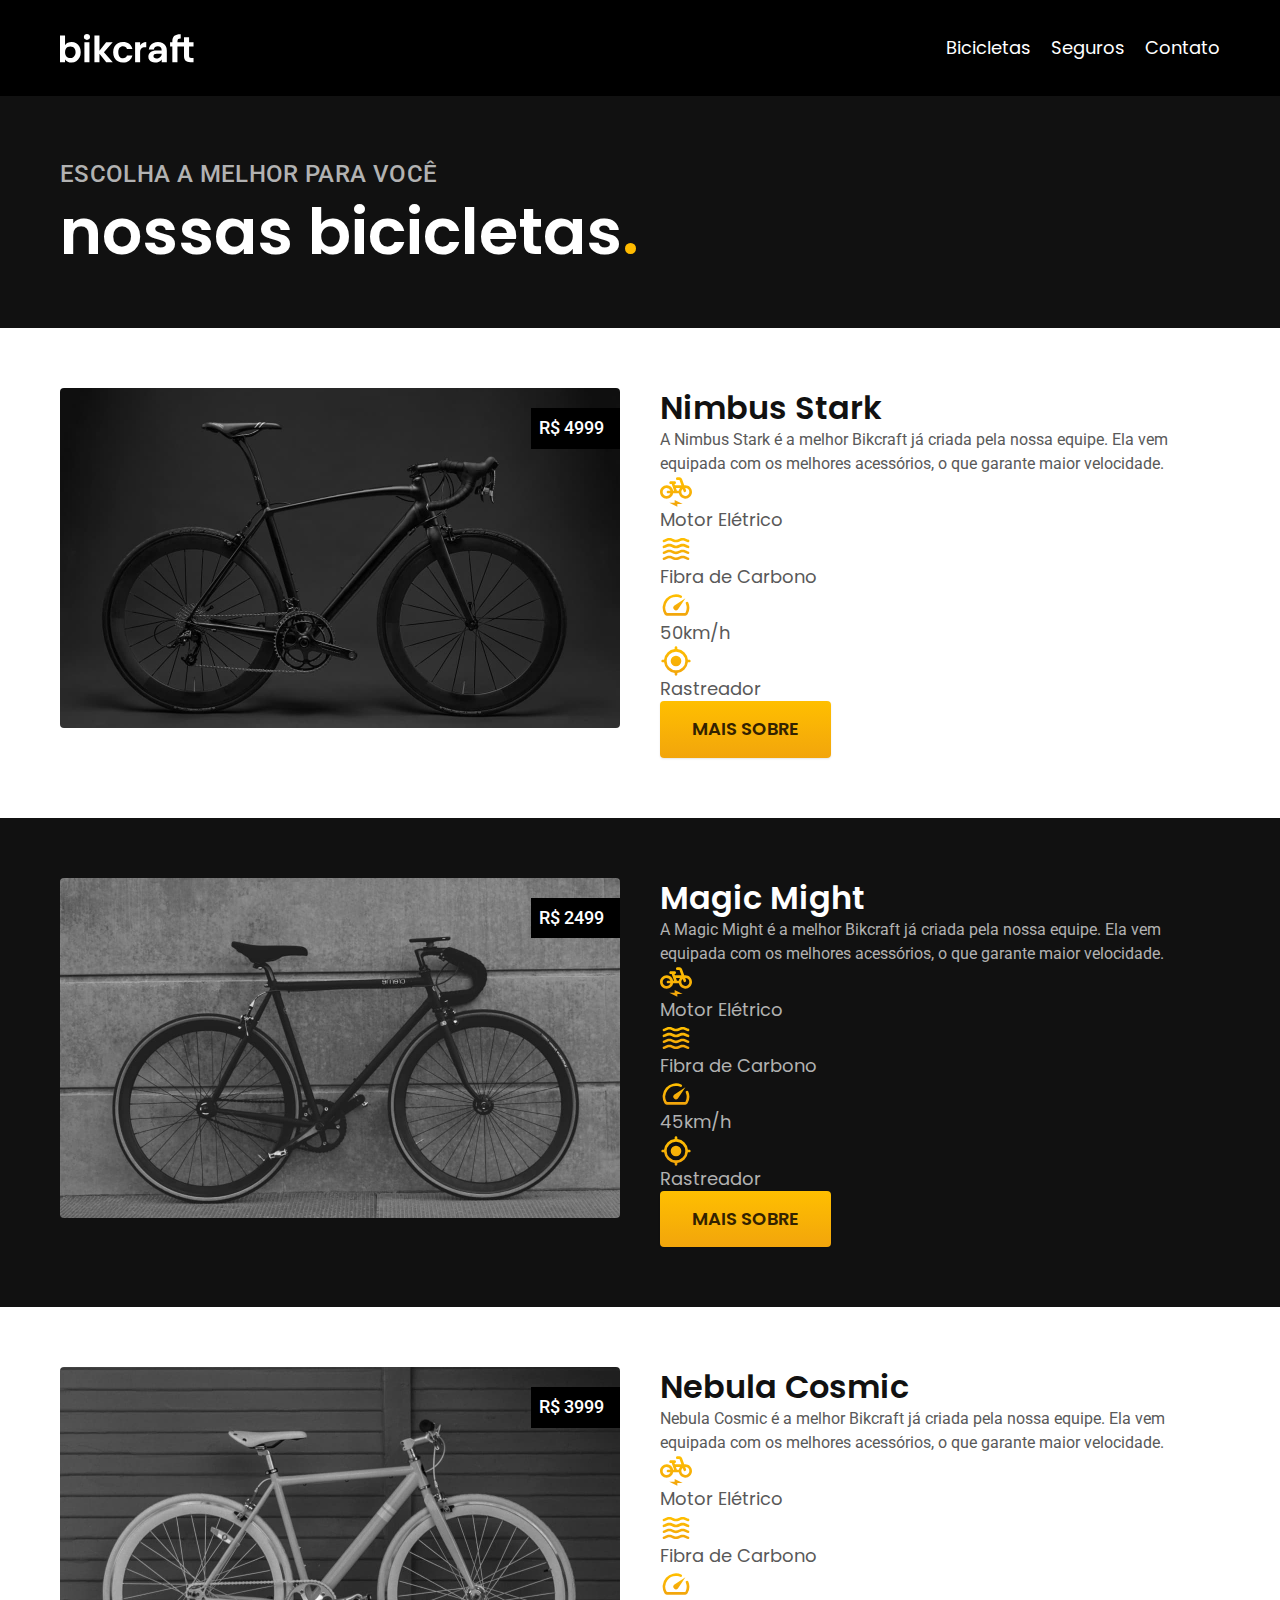
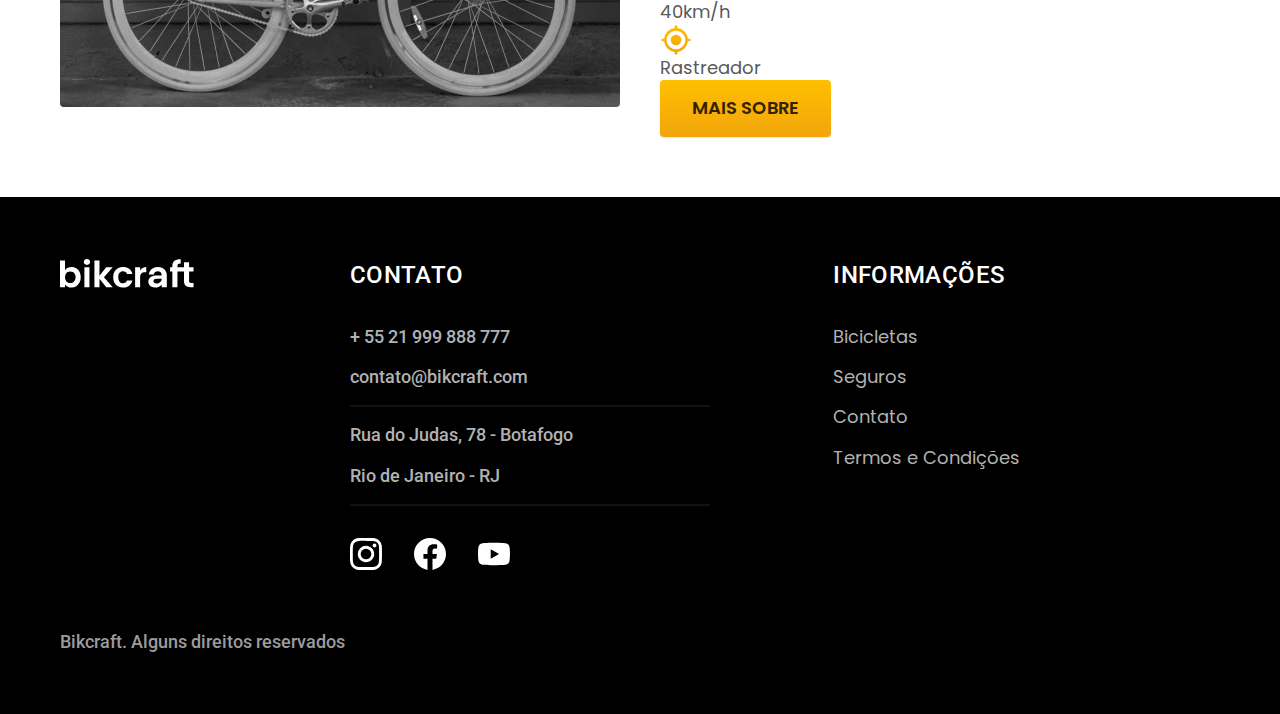
==== bicicletas.html @ d40b33d7 "solução para colocar o span de preço por cima da img usando position" ====
<!DOCTYPE html>
<html lang="pt-br">

<head>
  <meta charset="UTF-8">
  <meta http-equiv="X-UA-Compatible" content="IE=edge">
  <meta name="viewport" content="width=device-width, initial-scale=1.0">
  <meta name="description" content="Bicicletas Bikcraft">
  <link rel="stylesheet" href="./css/style.css">
  <title>Bicicletas | Bikcraft</title>
</head>

<body id="bicicletas">
  <header class="header-bg">
    <div class="header container">
      <a href="./"><img src="./img/bikcraft.svg" alt=""></a>
      <nav aria-label="primária">
        <ul class="header-menu cor-0 font-1-m">
          <li><a href="./bicicletas.html">Bicicletas</a></li>
          <li><a href="./seguros.html">Seguros</a></li>
          <li><a href="./contato.html">Contato</a></li>
        </ul>
      </nav>
    </div>
  </header>

  <main>
    <div class="titulo-bg">
      <div class="titulo container">
        <p class="font-2-l-b cor-5">escolha a melhor para você</p>
        <h1 class="font-1-xxl cor-0">nossas bicicletas<span class="cor-p1">.</span></h1>
      </div>
    </div>
    <div class="bicicletas container">
      <div class="bicicletas-img">
        <img src="./img/bicicletas/nimbus.jpg" alt="Nimbus Stark">
        <span class="font-2-m cor-0">R$ 4999</span>
      </div>
      <div class="bicicletas-conteudo">
        <h2 class="font-1-xl">Nimbus Stark</h2>
        <p class="font-2-s cor-8">A Nimbus Stark é a melhor Bikcraft já criada pela nossa equipe. Ela vem equipada com os melhores acessórios, o que garante maior velocidade.</p>
        <ul class="font-1-m cor-8">
          <li><img src="./img/icones/eletrica.svg" alt="">Motor Elétrico</li>
          <li><img src="./img/icones/carbono.svg" alt="">Fibra de Carbono</li>
          <li><img src="./img/icones/velocidade.svg" alt="">50km/h</li>
          <li><img src="./img/icones/rastreador.svg" alt="">Rastreador</li>
        </ul>
        <a class="botao" href="./orcamento.html">Mais Sobre</a>
      </div>
    </div>
    <div class="bicicletas-bg">
      <div class="bicicletas container">
        <div class="bicicletas-img">
          <img src="./img/bicicletas/magic.jpg" alt="Magic Might">
          <span class="font-2-m cor-0">R$ 2499</span>
        </div>
        <div class="bicicletas-conteudo">
          <h2 class="font-1-xl cor-0">Magic Might</h2>
          <p class="font-2-s cor-5">A Magic Might é a melhor Bikcraft já criada pela nossa equipe. Ela vem equipada com os melhores acessórios, o que garante maior velocidade.</p>
          <ul class="font-1-m cor-5">
            <li><img src="./img/icones/eletrica.svg" alt="">Motor Elétrico</li>
            <li><img src="./img/icones/carbono.svg" alt="">Fibra de Carbono</li>
            <li><img src="./img/icones/velocidade.svg" alt="">45km/h</li>
            <li><img src="./img/icones/rastreador.svg" alt="">Rastreador</li>
          </ul>
          <a class="botao" href="./orcamento.html">Mais Sobre</a>
        </div>
      </div>
    </div>
    <div class="bicicletas container">
      <div class="bicicletas-img">
        <img src="./img/bicicletas/nebula.jpg" alt="Nebula Cosmic">
        <span class="font-2-m cor-0">R$ 3999</span>
      </div>
      <div class="bicicletas-conteudo">
        <h2 class="font-1-xl">Nebula Cosmic</h2>
        <p class="font-2-s cor-8">Nebula Cosmic é a melhor Bikcraft já criada pela nossa equipe. Ela vem equipada com os melhores acessórios, o que garante maior velocidade.</p>
        <ul class="font-1-m cor-8">
          <li><img src="./img/icones/eletrica.svg" alt="">Motor Elétrico</li>
          <li><img src="./img/icones/carbono.svg" alt="">Fibra de Carbono</li>
          <li><img src="./img/icones/velocidade.svg" alt="">40km/h</li>
          <li><img src="./img/icones/rastreador.svg" alt="">Rastreador</li>
        </ul>
        <a class="botao" href="./orcamento.html">Mais Sobre</a>
      </div>
    </div>
  </main>

  <footer class="footer-bg">
    <div class="footer container">
      <img src="./img/bikcraft.svg" alt="Bikcraft">
      <div class="footer-contato">
        <h3 class="font-2-l-b cor-0">Contato</h3>
        <ul class="font-2-m cor-5">
          <li><a href="tel:+5521999888777">+ 55 21 999 888 777</a></li>
          <li><a href="mailto:contato@bikcraft.com">contato@bikcraft.com</a></li>
          <li>Rua do Judas, 78 - Botafogo</li>
          <li>Rio de Janeiro - RJ</li>
        </ul>
        <div class="footer-redes">
          <a href=""><img src="./img/redes/instagram.svg" alt="instagram"></a>
          <a href=""><img src="./img/redes/facebook.svg" alt="facebook"></a>
          <a href=""><img src="./img/redes/youtube.svg" alt="youtube"></a>
        </div>

      </div>
      <div class="footer-info">
        <h3 class="font-2-l-b cor-0">Informações</h3>
        <nav>
          <ul class="cor-5 font-1-m">
            <li><a href="./bicicletas.html">Bicicletas</a></li>
            <li><a href="./seguros.html">Seguros</a></li>
            <li><a href="./contato.html">Contato</a></li>
            <li><a href="./termos.html">Termos e Condições</a></li>
          </ul>
        </nav>
      </div>
      <p class="font-2-m cor-6 rights">Bikcraft. Alguns direitos reservados</p>
    </div>

  </footer>
</body>

</html>
---- css/style.css ----
@import url("https://fonts.googleapis.com/css2?family=Merriweather:ital,wght@1,900&family=Poppins:wght@400;600&family=Roboto:wght@400;500&display=swap");
@import url("./global/global.css");
@import url("./utils/tipography.css");
@import url("./utils/cores.css");

@import url("./global/header.css");
@import url("./global/footer.css");

/*utilidades*/
@import url("./utils/components.css");

/*home*/
@import url("./home/introducao.css");
@import url("./bicicletas/bicicletas-lista.css");
@import url("./home/tecnologia.css");
@import url("./home/parceiros.css");
@import url("./home/depoimento.css");
@import url("./seguros/seguros.css");

/*paginas*/
@import url("./termos/termos.css");
@import url("./bicicletas/bicicletas.css");
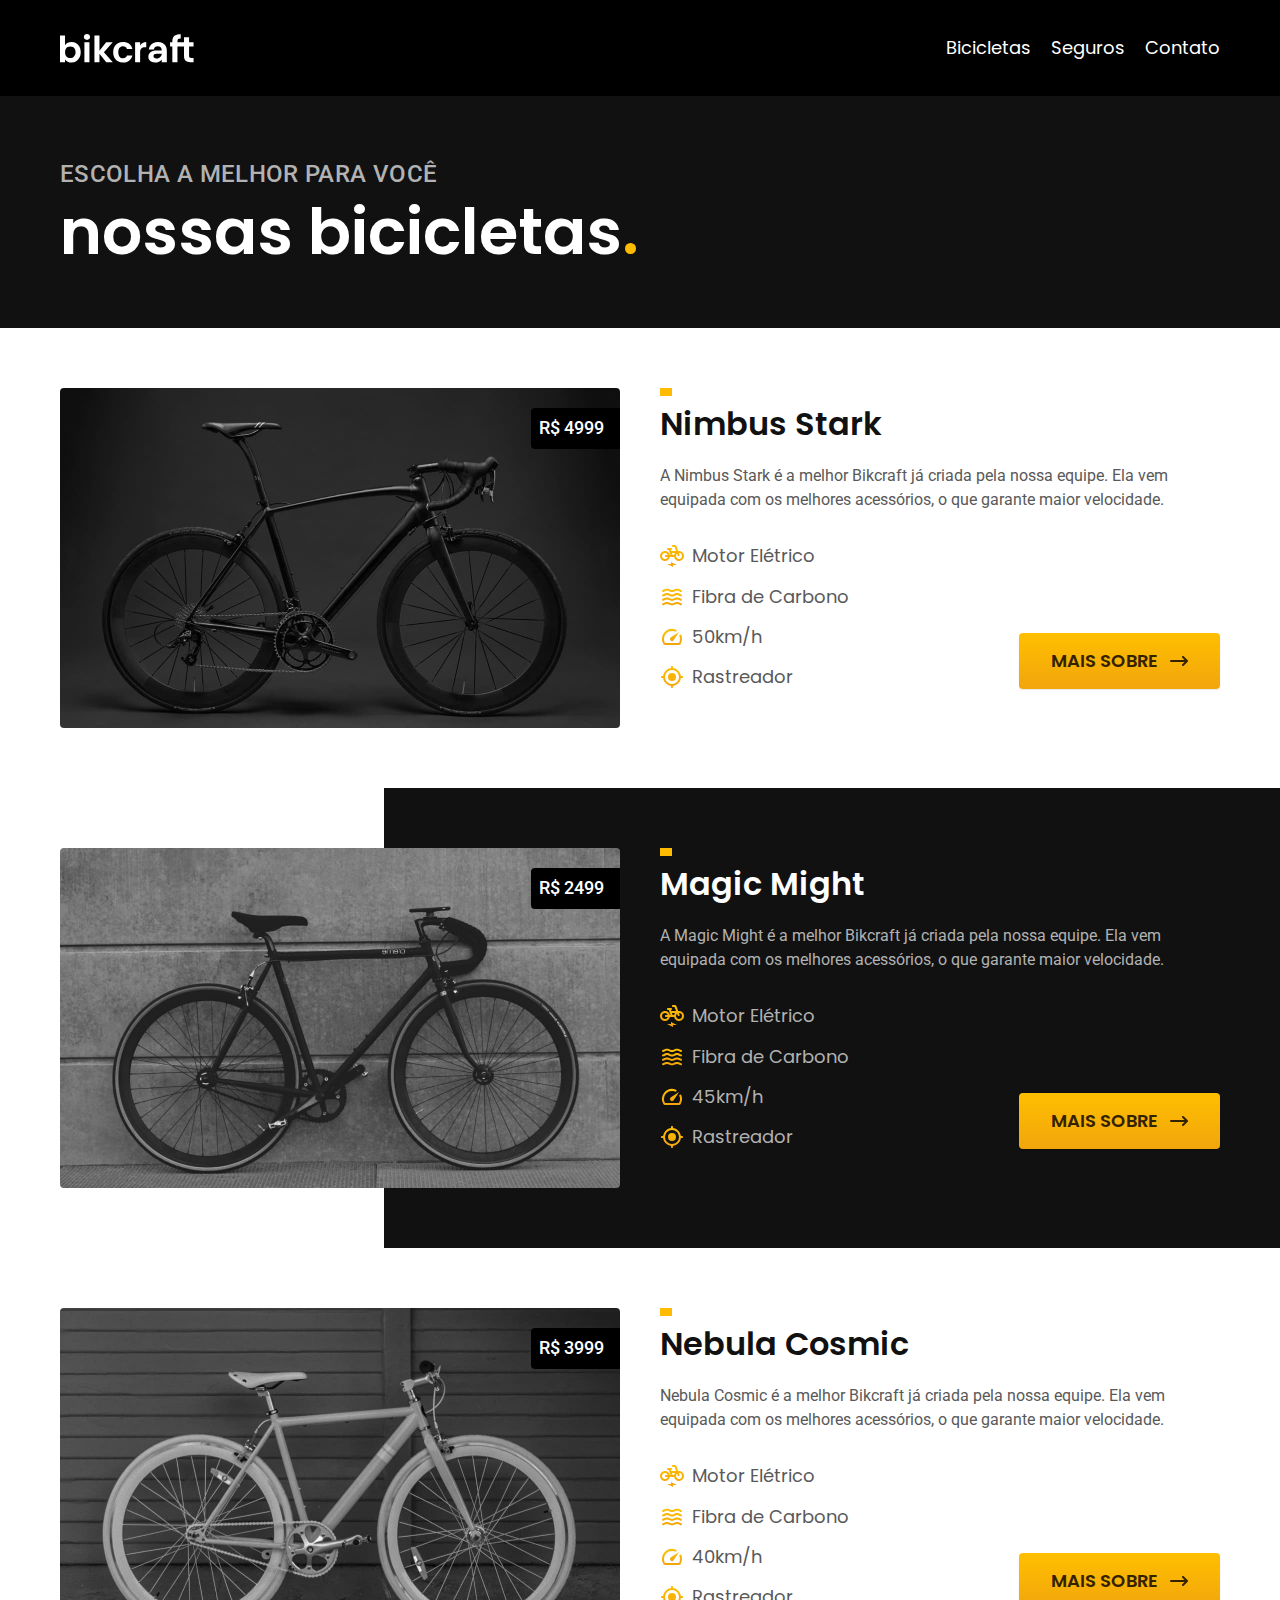
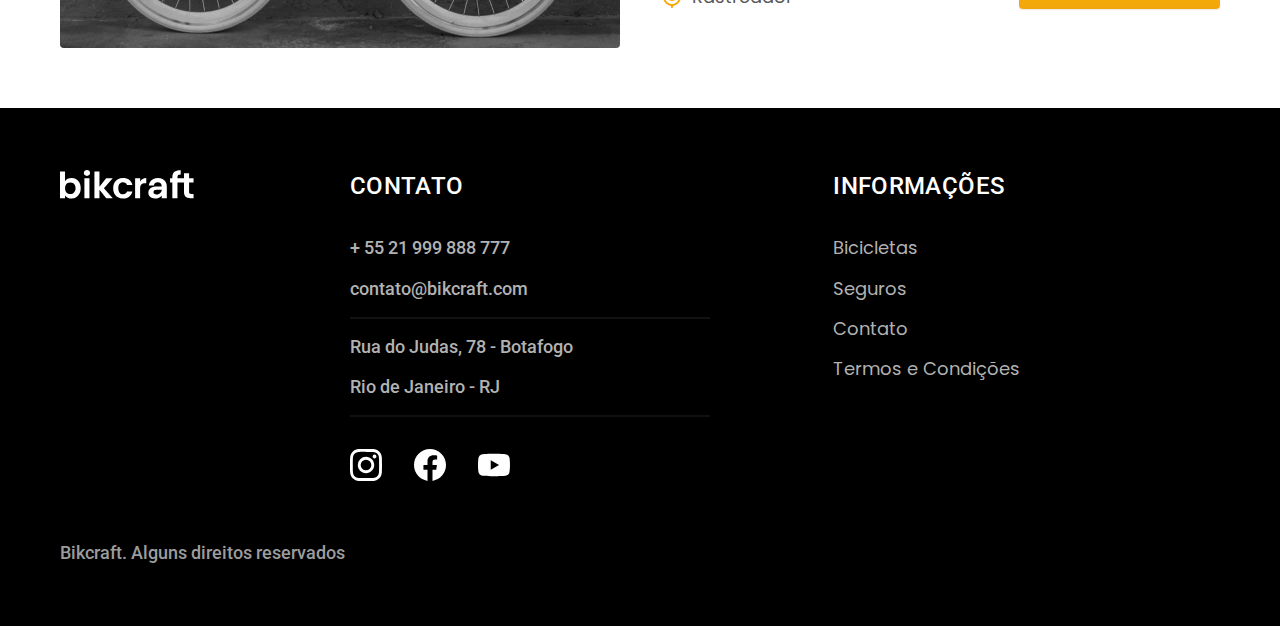
==== commit 5bac0a57: "pagina bicicletas" ====
--- a/bicicletas.html
+++ b/bicicletas.html
@@ -45,7 +45,7 @@
           <li><img src="./img/icones/velocidade.svg" alt="">50km/h</li>
           <li><img src="./img/icones/rastreador.svg" alt="">Rastreador</li>
         </ul>
-        <a class="botao" href="./orcamento.html">Mais Sobre</a>
+        <a class="botao seta" href="./nimbus.html">Mais Sobre</a>
       </div>
     </div>
     <div class="bicicletas-bg">
@@ -63,7 +63,7 @@
             <li><img src="./img/icones/velocidade.svg" alt="">45km/h</li>
             <li><img src="./img/icones/rastreador.svg" alt="">Rastreador</li>
           </ul>
-          <a class="botao" href="./orcamento.html">Mais Sobre</a>
+          <a class="botao seta" href="./magic.html">Mais Sobre</a>
         </div>
       </div>
     </div>
@@ -81,7 +81,7 @@
           <li><img src="./img/icones/velocidade.svg" alt="">40km/h</li>
           <li><img src="./img/icones/rastreador.svg" alt="">Rastreador</li>
         </ul>
-        <a class="botao" href="./orcamento.html">Mais Sobre</a>
+        <a class="botao seta" href="./nebula.html">Mais Sobre</a>
       </div>
     </div>
   </main>
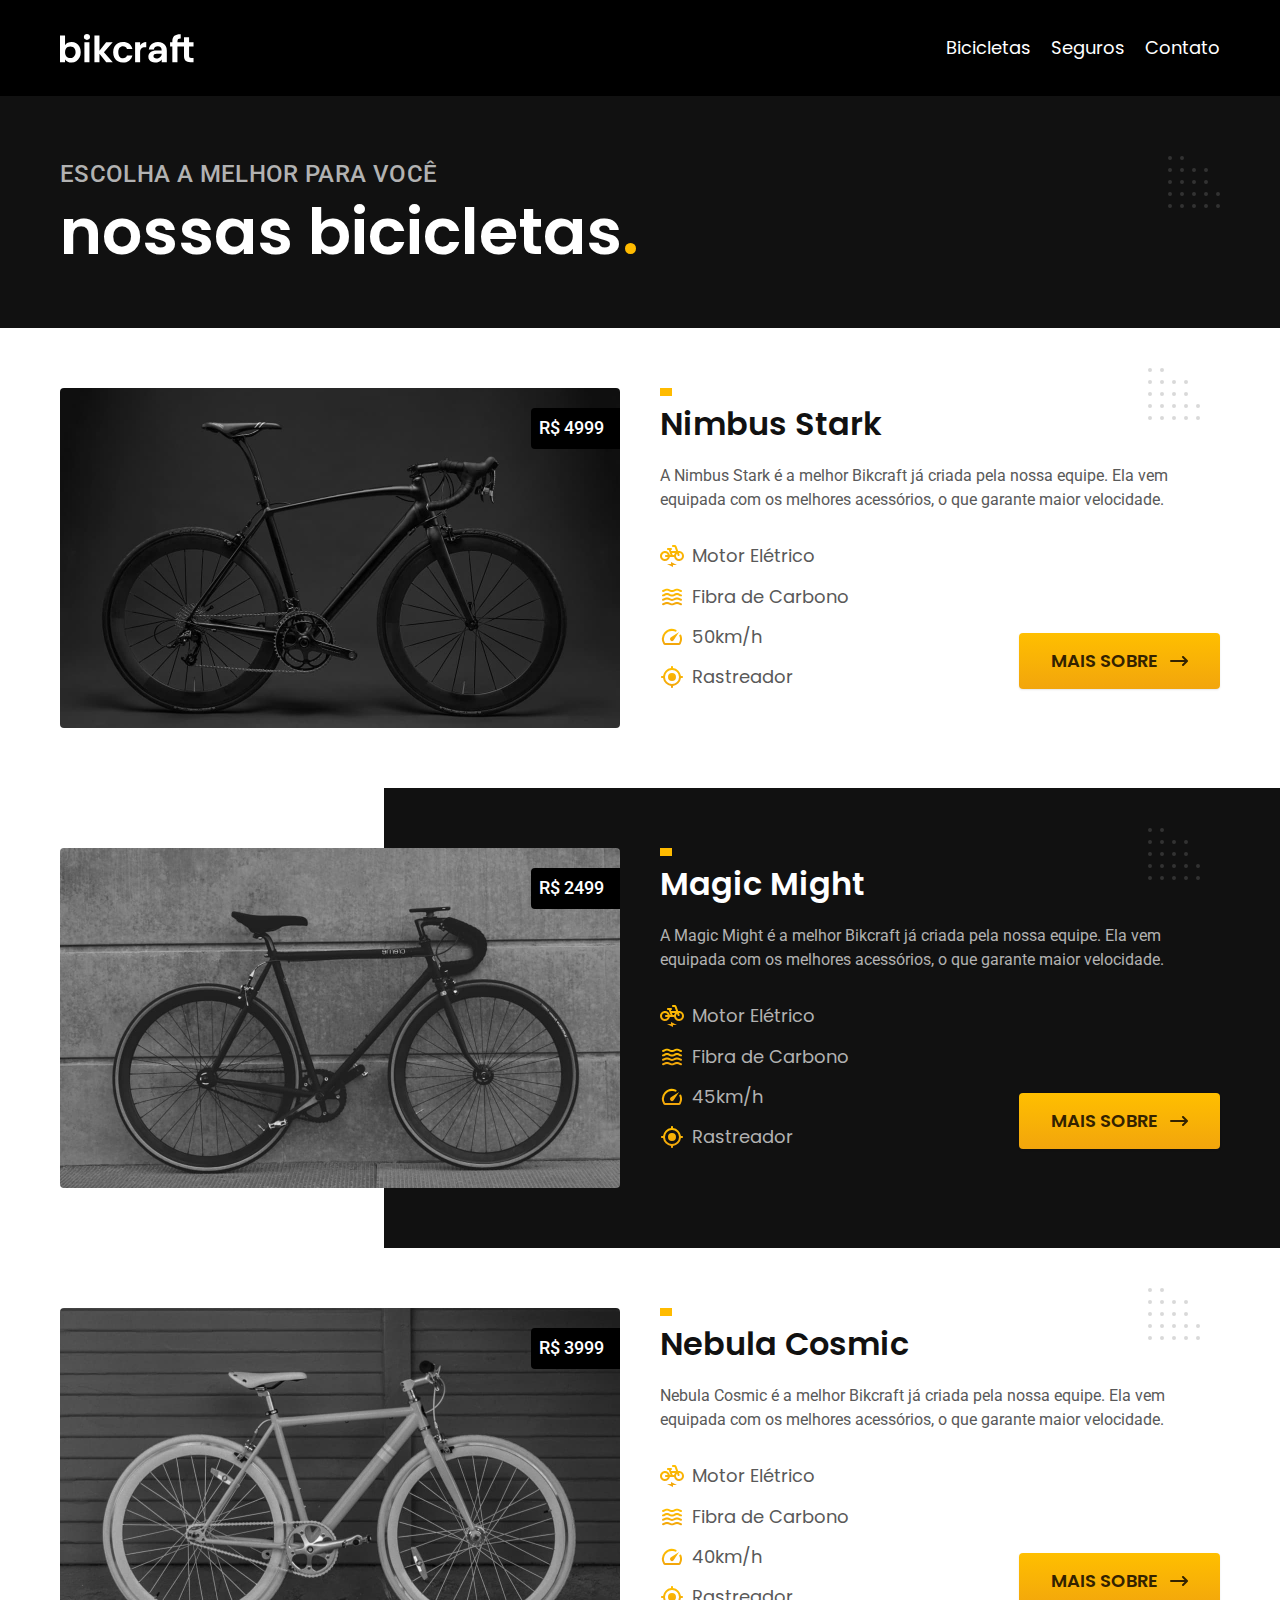
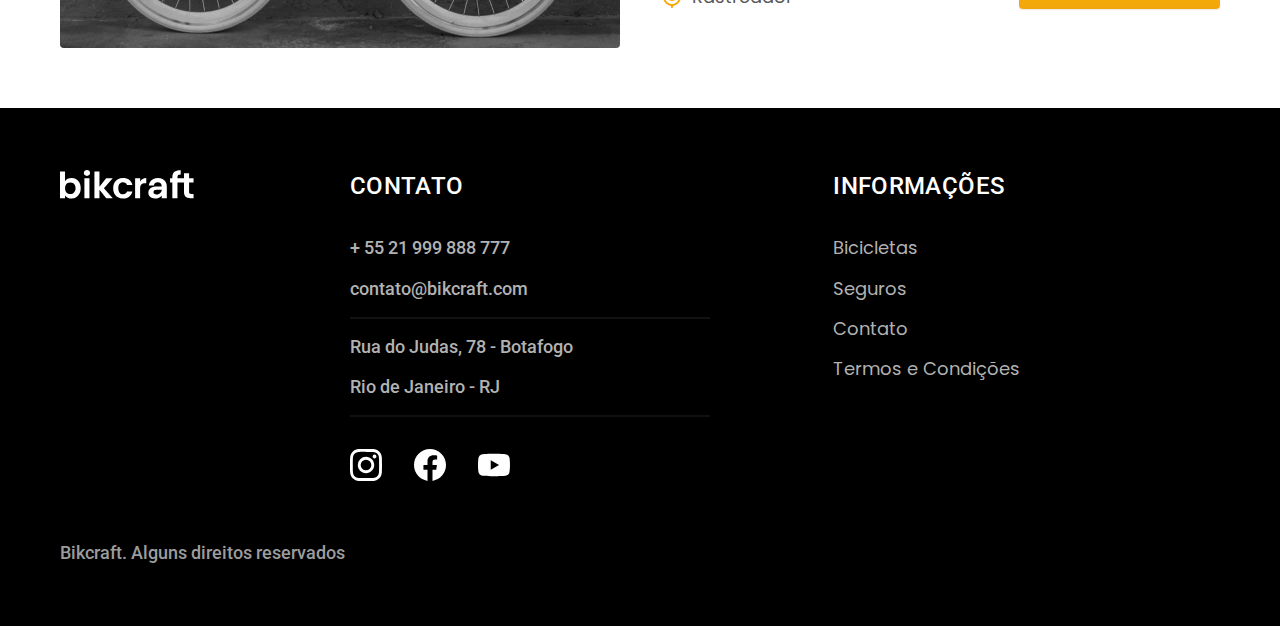
==== commit 6252ef71: "otimização em todas as paginas com h e w" ====
--- a/bicicletas.html
+++ b/bicicletas.html
@@ -6,6 +6,7 @@
   <meta http-equiv="X-UA-Compatible" content="IE=edge">
   <meta name="viewport" content="width=device-width, initial-scale=1.0">
   <meta name="description" content="Bicicletas Bikcraft">
+  <link rel="preload" href="./css/style.css" as="style">
   <link rel="stylesheet" href="./css/style.css">
   <title>Bicicletas | Bikcraft</title>
 </head>
@@ -13,7 +14,7 @@
 <body id="bicicletas">
   <header class="header-bg">
     <div class="header container">
-      <a href="./"><img src="./img/bikcraft.svg" alt=""></a>
+      <a href="./"><img src="./img/bikcraft.svg" width="136" height="32" alt=""></a>
       <nav aria-label="primária">
         <ul class="header-menu cor-0 font-1-m">
           <li><a href="./bicicletas.html">Bicicletas</a></li>
@@ -33,62 +34,62 @@
     </div>
     <div class="bicicletas container">
       <div class="bicicletas-img">
-        <img src="./img/bicicletas/nimbus.jpg" alt="Nimbus Stark">
+        <img src="./img/bicicletas/nimbus.jpg" width="1200" height="680" alt="Nimbus Stark">
         <span class="font-2-m cor-0">R$ 4999</span>
       </div>
       <div class="bicicletas-conteudo">
         <h2 class="font-1-xl">Nimbus Stark</h2>
         <p class="font-2-s cor-8">A Nimbus Stark é a melhor Bikcraft já criada pela nossa equipe. Ela vem equipada com os melhores acessórios, o que garante maior velocidade.</p>
         <ul class="font-1-m cor-8">
-          <li><img src="./img/icones/eletrica.svg" alt="">Motor Elétrico</li>
-          <li><img src="./img/icones/carbono.svg" alt="">Fibra de Carbono</li>
-          <li><img src="./img/icones/velocidade.svg" alt="">50km/h</li>
-          <li><img src="./img/icones/rastreador.svg" alt="">Rastreador</li>
+          <li><img src="./img/icones/eletrica.svg" width="24" height="24" alt="">Motor Elétrico</li>
+          <li><img src="./img/icones/carbono.svg" width="24" height="24" alt="">Fibra de Carbono</li>
+          <li><img src="./img/icones/velocidade.svg" width="24" height="24" alt="">50km/h</li>
+          <li><img src="./img/icones/rastreador.svg" width="24" height="24" alt="">Rastreador</li>
         </ul>
-        <a class="botao seta" href="./nimbus.html">Mais Sobre</a>
+        <a class="botao seta" href="./bicicletas/nimbus.html">Mais Sobre</a>
       </div>
     </div>
     <div class="bicicletas-bg">
       <div class="bicicletas container">
         <div class="bicicletas-img">
-          <img src="./img/bicicletas/magic.jpg" alt="Magic Might">
+          <img src="./img/bicicletas/magic.jpg" width="1200" height="680" alt="Magic Might">
           <span class="font-2-m cor-0">R$ 2499</span>
         </div>
         <div class="bicicletas-conteudo">
           <h2 class="font-1-xl cor-0">Magic Might</h2>
           <p class="font-2-s cor-5">A Magic Might é a melhor Bikcraft já criada pela nossa equipe. Ela vem equipada com os melhores acessórios, o que garante maior velocidade.</p>
           <ul class="font-1-m cor-5">
-            <li><img src="./img/icones/eletrica.svg" alt="">Motor Elétrico</li>
-            <li><img src="./img/icones/carbono.svg" alt="">Fibra de Carbono</li>
-            <li><img src="./img/icones/velocidade.svg" alt="">45km/h</li>
-            <li><img src="./img/icones/rastreador.svg" alt="">Rastreador</li>
+            <li><img src="./img/icones/eletrica.svg" width="24" height="24" alt="">Motor Elétrico</li>
+            <li><img src="./img/icones/carbono.svg" width="24" height="24" alt="">Fibra de Carbono</li>
+            <li><img src="./img/icones/velocidade.svg" width="24" height="24" alt="">45km/h</li>
+            <li><img src="./img/icones/rastreador.svg" width="24" height="24" alt="">Rastreador</li>
           </ul>
-          <a class="botao seta" href="./magic.html">Mais Sobre</a>
+          <a class="botao seta" href="./bicicletas/magic.html">Mais Sobre</a>
         </div>
       </div>
     </div>
     <div class="bicicletas container">
       <div class="bicicletas-img">
-        <img src="./img/bicicletas/nebula.jpg" alt="Nebula Cosmic">
+        <img src="./img/bicicletas/nebula.jpg" width="1200" height="680" alt="Nebula Cosmic">
         <span class="font-2-m cor-0">R$ 3999</span>
       </div>
       <div class="bicicletas-conteudo">
         <h2 class="font-1-xl">Nebula Cosmic</h2>
         <p class="font-2-s cor-8">Nebula Cosmic é a melhor Bikcraft já criada pela nossa equipe. Ela vem equipada com os melhores acessórios, o que garante maior velocidade.</p>
         <ul class="font-1-m cor-8">
-          <li><img src="./img/icones/eletrica.svg" alt="">Motor Elétrico</li>
-          <li><img src="./img/icones/carbono.svg" alt="">Fibra de Carbono</li>
-          <li><img src="./img/icones/velocidade.svg" alt="">40km/h</li>
-          <li><img src="./img/icones/rastreador.svg" alt="">Rastreador</li>
+          <li><img src="./img/icones/eletrica.svg" width="24" height="24" alt="">Motor Elétrico</li>
+          <li><img src="./img/icones/carbono.svg" width="24" height="24" alt="">Fibra de Carbono</li>
+          <li><img src="./img/icones/velocidade.svg" width="24" height="24" alt="">40km/h</li>
+          <li><img src="./img/icones/rastreador.svg" width="24" height="24" alt="">Rastreador</li>
         </ul>
-        <a class="botao seta" href="./nebula.html">Mais Sobre</a>
+        <a class="botao seta" href="./bicicletas/nebula.html">Mais Sobre</a>
       </div>
     </div>
   </main>
 
   <footer class="footer-bg">
     <div class="footer container">
-      <img src="./img/bikcraft.svg" alt="Bikcraft">
+      <img src="./img/bikcraft.svg" width="136" height="32" alt="Bikcraft">
       <div class="footer-contato">
         <h3 class="font-2-l-b cor-0">Contato</h3>
         <ul class="font-2-m cor-5">
@@ -98,9 +99,9 @@
           <li>Rio de Janeiro - RJ</li>
         </ul>
         <div class="footer-redes">
-          <a href=""><img src="./img/redes/instagram.svg" alt="instagram"></a>
-          <a href=""><img src="./img/redes/facebook.svg" alt="facebook"></a>
-          <a href=""><img src="./img/redes/youtube.svg" alt="youtube"></a>
+          <a href=""><img src="./img/redes/instagram.svg" width="32" height="32" alt="instagram"></a>
+          <a href=""><img src="./img/redes/facebook.svg" width="32" height="32" alt="facebook"></a>
+          <a href=""><img src="./img/redes/youtube.svg" width="32" height="32" alt="youtube"></a>
         </div>
 
       </div>
--- a/css/style.css
+++ b/css/style.css
@@ -1,4 +1,7 @@
+/*tipografia*/
 @import url("https://fonts.googleapis.com/css2?family=Merriweather:ital,wght@1,900&family=Poppins:wght@400;600&family=Roboto:wght@400;500&display=swap");
+
+/*estilos principais*/
 @import url("./global/global.css");
 @import url("./utils/tipography.css");
 @import url("./utils/cores.css");
@@ -8,6 +11,7 @@
 
 /*utilidades*/
 @import url("./utils/components.css");
+@import url("./utils/formulario.css");
 
 /*home*/
 @import url("./home/introducao.css");
@@ -20,3 +24,10 @@
 /*paginas*/
 @import url("./termos/termos.css");
 @import url("./bicicletas/bicicletas.css");
+@import url("./seguros/vantagens.css");
+@import url("./seguros/perguntas.css");
+@import url("./bicicleta/bicicleta.css");
+@import url("./bicicleta/seguro.css");
+@import url("./contato/contato.css");
+@import url("./contato/lojas.css");
+@import url("./orcamento/orcamento.css");
--- a/css/style.css
+++ b/css/style.css
@@ -1,4 +1,7 @@
+/*tipografia*/
 @import url("https://fonts.googleapis.com/css2?family=Merriweather:ital,wght@1,900&family=Poppins:wght@400;600&family=Roboto:wght@400;500&display=swap");
+
+/*estilos principais*/
 @import url("./global/global.css");
 @import url("./utils/tipography.css");
 @import url("./utils/cores.css");
@@ -8,6 +11,7 @@
 
 /*utilidades*/
 @import url("./utils/components.css");
+@import url("./utils/formulario.css");
 
 /*home*/
 @import url("./home/introducao.css");
@@ -20,3 +24,10 @@
 /*paginas*/
 @import url("./termos/termos.css");
 @import url("./bicicletas/bicicletas.css");
+@import url("./seguros/vantagens.css");
+@import url("./seguros/perguntas.css");
+@import url("./bicicleta/bicicleta.css");
+@import url("./bicicleta/seguro.css");
+@import url("./contato/contato.css");
+@import url("./contato/lojas.css");
+@import url("./orcamento/orcamento.css");
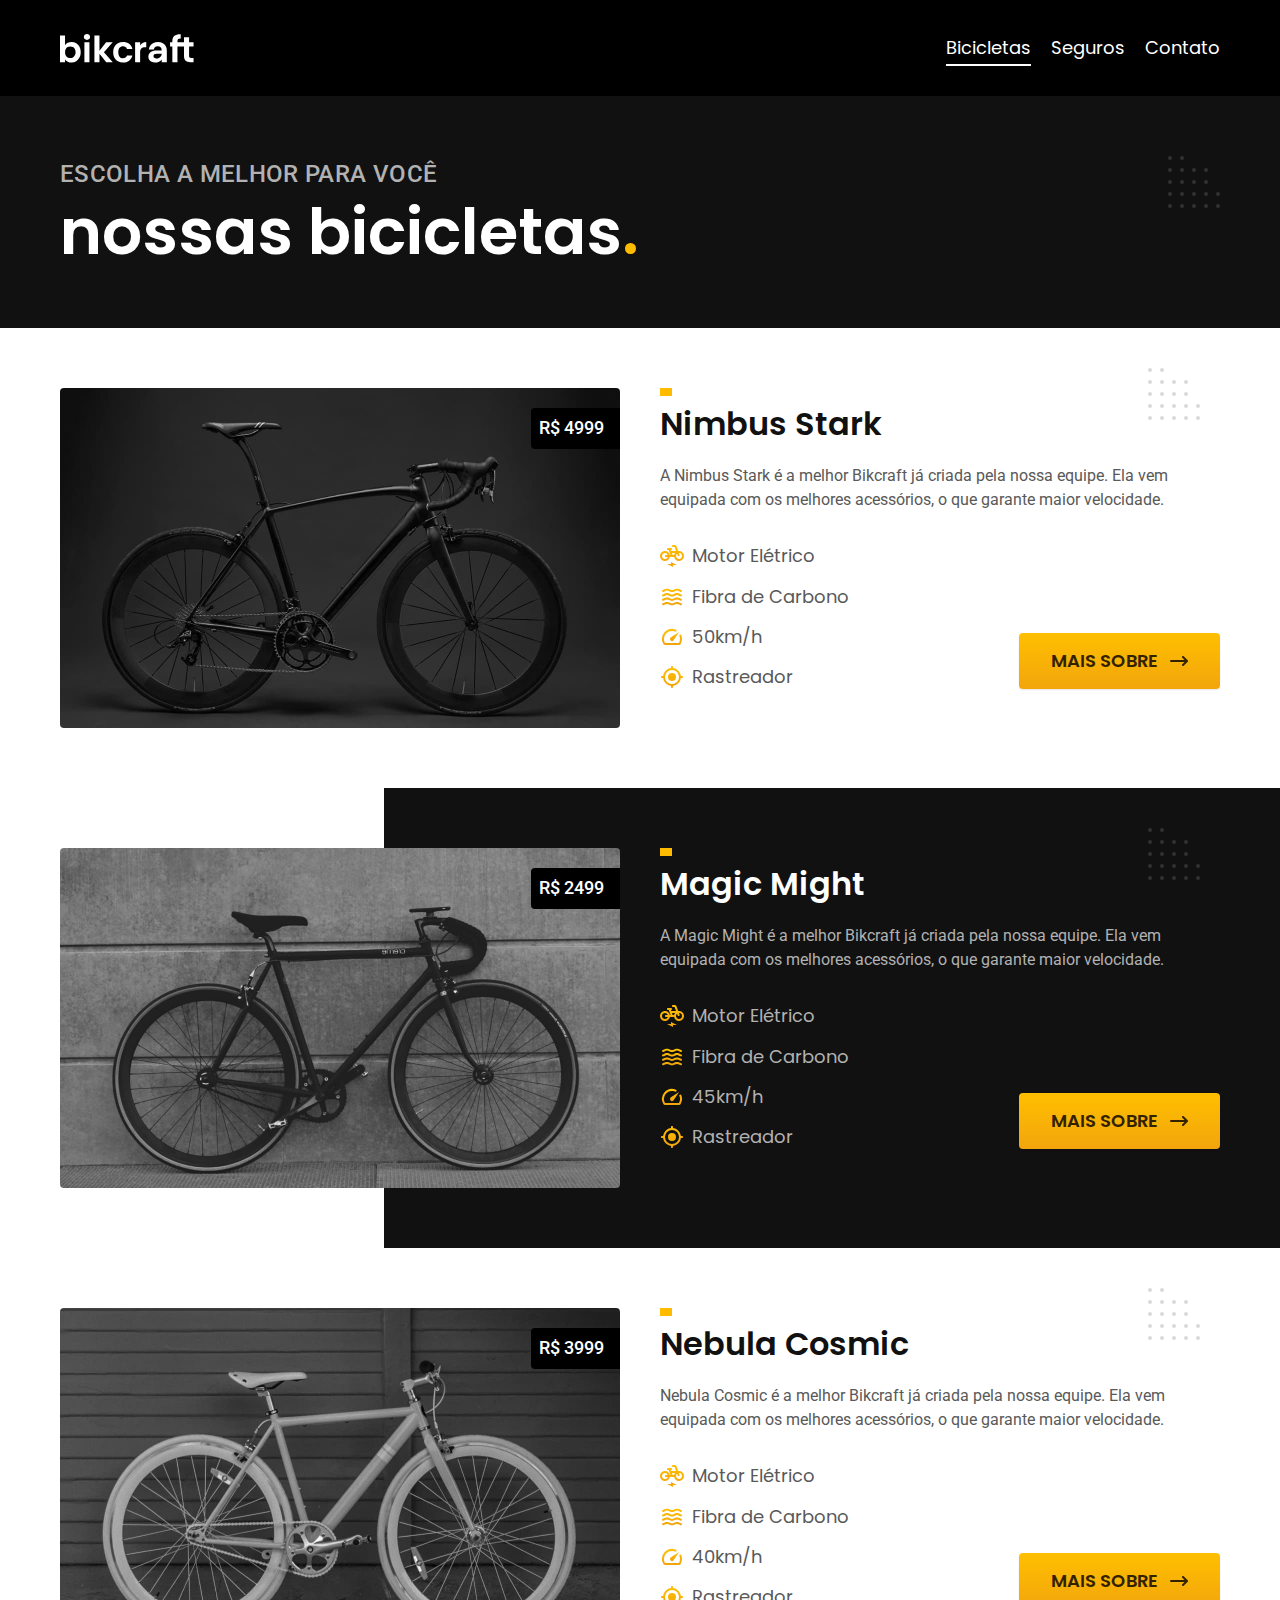
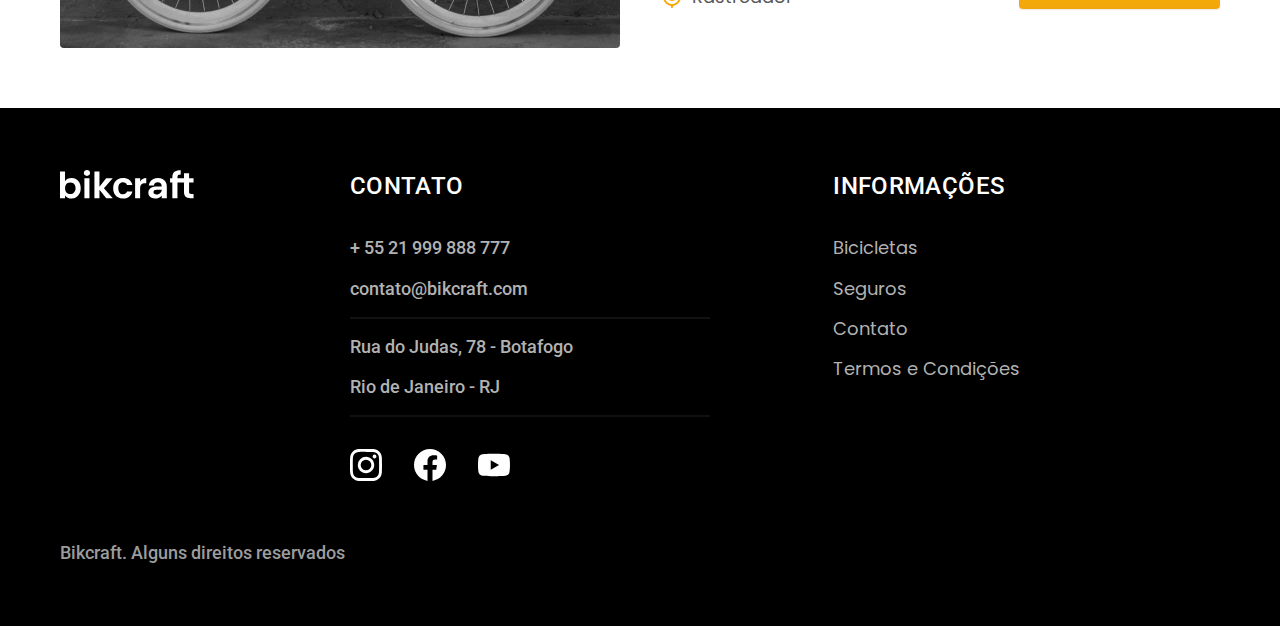
==== commit ef771055: "menu ativo" ====
--- a/bicicletas.html
+++ b/bicicletas.html
@@ -120,6 +120,7 @@
     </div>
 
   </footer>
+  <script src="./js/script.js"></script>
 </body>
 
 </html>